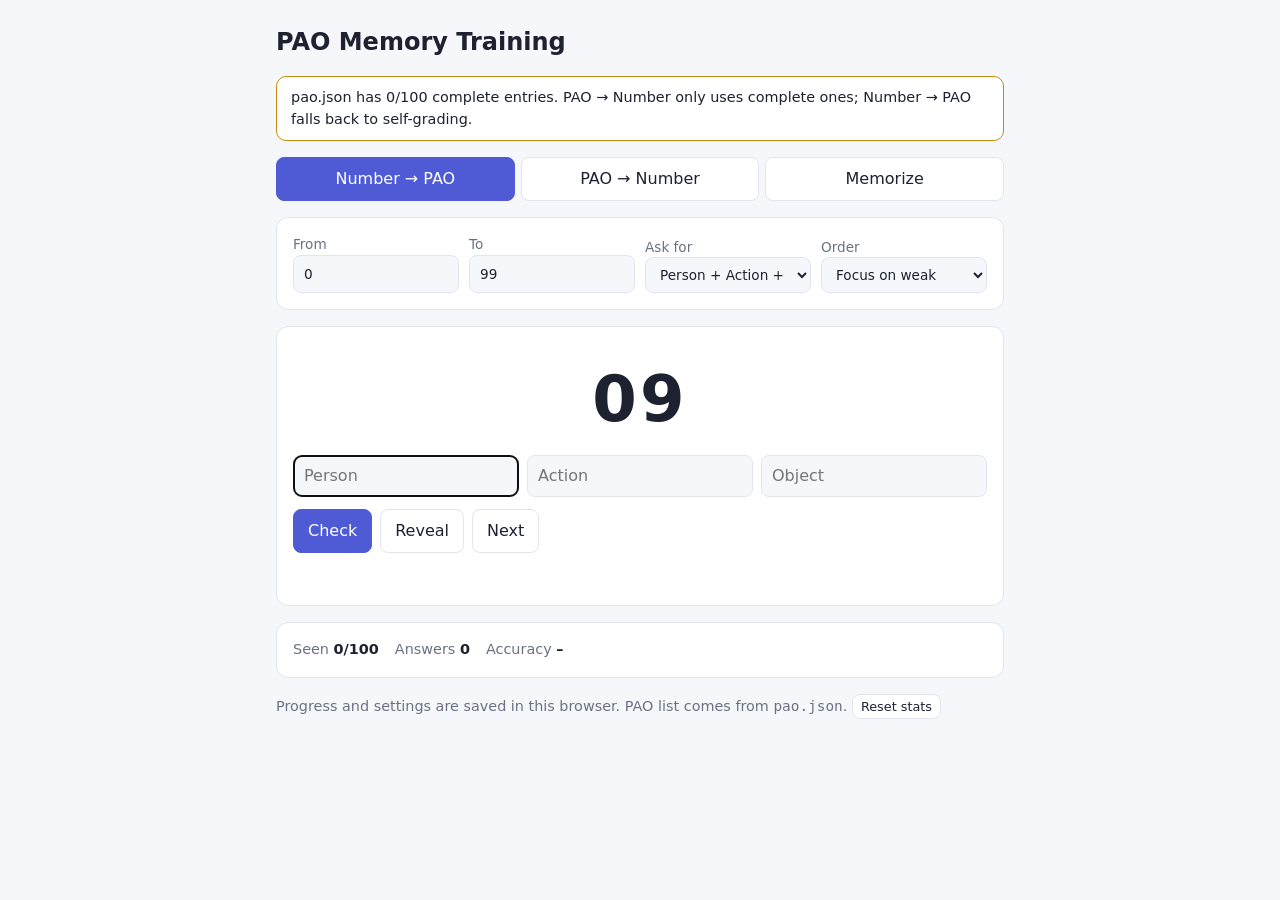
==== index.html @ fe4ee074 "PAO memory trainer: number→PAO, PAO→number, timed recall Co-Authored-By: Claude Opus 5.5 <noreply@an" ====
<!doctype html>
<html lang="en">
<head>
<meta charset="utf-8">
<meta name="viewport" content="width=device-width, initial-scale=1">
<title>PAO Memory Training</title>
<style>
  :root {
    --bg: #f6f7fb; --card: #fff; --text: #1d2130; --muted: #6b7185; --line: #e2e5ee;
    --accent: #4f5bd5; --accent-text: #fff; --ok: #1f9d55; --bad: #d64545; --warn: #c98a12;
  }
  @media (prefers-color-scheme: dark) {
    :root {
      --bg: #12141c; --card: #1b1e29; --text: #e8eaf2; --muted: #9aa0b5; --line: #2c3040;
      --accent: #7c86ff; --accent-text: #0e1020; --ok: #4ccb84; --bad: #ff6b6b; --warn: #f0b440;
    }
  }
  * { box-sizing: border-box; }
  body { margin: 0; background: var(--bg); color: var(--text);
         font: 16px/1.5 system-ui, -apple-system, "Segoe UI", Roboto, sans-serif; }
  main { max-width: 760px; margin: 0 auto; padding: 16px; }
  h1 { font-size: 1.5rem; margin: 8px 0 16px; }
  nav { display: flex; gap: 6px; flex-wrap: wrap; margin-bottom: 16px; }
  nav button { flex: 1; min-width: 140px; }
  button { font: inherit; padding: 9px 14px; border-radius: 8px; border: 1px solid var(--line);
           background: var(--card); color: var(--text); cursor: pointer; }
  button.primary, nav button.active { background: var(--accent); color: var(--accent-text); border-color: var(--accent); }
  button:disabled { opacity: .5; cursor: default; }
  input, select { font: inherit; padding: 8px 10px; border-radius: 8px; border: 1px solid var(--line);
                  background: var(--bg); color: var(--text); width: 100%; }
  .card { background: var(--card); border: 1px solid var(--line); border-radius: 12px; padding: 16px; margin-bottom: 16px; }
  .row { display: flex; gap: 10px; flex-wrap: wrap; align-items: end; }
  .row > label { flex: 1; min-width: 120px; font-size: .85rem; color: var(--muted); }
  .big { font-size: 4rem; font-weight: 700; text-align: center; letter-spacing: .05em; margin: 8px 0; font-variant-numeric: tabular-nums; }
  .cue { font-size: 1.8rem; font-weight: 600; text-align: center; margin: 12px 0; }
  .cue small { display: block; font-size: .85rem; font-weight: 400; color: var(--muted); text-transform: uppercase; letter-spacing: .1em; }
  .pairs { display: flex; gap: 14px; justify-content: center; flex-wrap: wrap; font-size: 2.6rem; font-weight: 700;
           font-variant-numeric: tabular-nums; margin: 12px 0; }
  .grid3 { display: grid; grid-template-columns: repeat(3, 1fr); gap: 8px; }
  @media (max-width: 520px) { .grid3 { grid-template-columns: 1fr; } .big { font-size: 3rem; } }
  .muted { color: var(--muted); font-size: .9rem; }
  .ok { color: var(--ok); } .bad { color: var(--bad); } .warn { color: var(--warn); }
  .result { margin-top: 12px; min-height: 1.5em; }
  .actions { display: flex; gap: 8px; margin-top: 12px; flex-wrap: wrap; }
  .stats { display: flex; gap: 16px; flex-wrap: wrap; font-size: .9rem; color: var(--muted); }
  .stats b { color: var(--text); }
  .countdown { text-align: center; font-size: 1.2rem; color: var(--muted); }
  table { width: 100%; border-collapse: collapse; font-size: .9rem; }
  td, th { text-align: left; padding: 4px 6px; border-bottom: 1px solid var(--line); }
  .chip { display: inline-block; padding: 2px 8px; border-radius: 6px; margin: 2px; font-variant-numeric: tabular-nums;
          border: 1px solid var(--line); }
  .chip.ok { border-color: var(--ok); } .chip.bad { border-color: var(--bad); }
  .hidden { display: none !important; }
  .banner { background: var(--card); border: 1px solid var(--warn); border-radius: 10px; padding: 10px 14px; margin-bottom: 16px; font-size: .9rem; }
</style>
</head>
<body>
<main>
  <h1>PAO Memory Training</h1>
  <div id="paoBanner" class="banner hidden"></div>

  <nav>
    <button data-tab="toPao" class="active">Number → PAO</button>
    <button data-tab="toNum">PAO → Number</button>
    <button data-tab="recall">Memorize</button>
  </nav>

  <!-- 1. Number -> PAO -->
  <section id="toPao">
    <div class="card">
      <div class="row">
        <label>From <input id="p_from" type="number" min="0" max="99"></label>
        <label>To <input id="p_to" type="number" min="0" max="99"></label>
        <label>Ask for
          <select id="p_ask">
            <option value="all">Person + Action + Object</option>
            <option value="person">Person only</option>
            <option value="action">Action only</option>
            <option value="object">Object only</option>
          </select>
        </label>
        <label>Order
          <select id="p_order"><option value="weak">Focus on weak</option><option value="random">Random</option><option value="seq">Sequential</option></select>
        </label>
      </div>
    </div>
    <div class="card">
      <div class="big" id="p_num">--</div>
      <form id="p_form">
        <div class="grid3">
          <input id="p_person" placeholder="Person" autocomplete="off">
          <input id="p_action" placeholder="Action" autocomplete="off">
          <input id="p_object" placeholder="Object" autocomplete="off">
        </div>
        <div class="actions">
          <button class="primary" type="submit" id="p_check">Check</button>
          <button type="button" id="p_reveal">Reveal</button>
          <button type="button" id="p_next">Next</button>
        </div>
      </form>
      <div class="result" id="p_result"></div>
      <div class="actions hidden" id="p_self">
        <span class="muted">No PAO saved for this number. Did you know it?</span>
        <button type="button" data-self="1">Knew it</button>
        <button type="button" data-self="0">Didn't</button>
      </div>
    </div>
    <div class="card"><div class="stats" id="p_stats"></div></div>
  </section>

  <!-- 2. PAO -> Number -->
  <section id="toNum" class="hidden">
    <div class="card">
      <div class="row">
        <label>From <input id="n_from" type="number" min="0" max="99"></label>
        <label>To <input id="n_to" type="number" min="0" max="99"></label>
        <label>Show
          <select id="n_show">
            <option value="mixed">Person, Action or Object (mixed)</option>
            <option value="person">Person</option>
            <option value="action">Action</option>
            <option value="object">Object</option>
            <option value="triple">P + A + O story (6 digits)</option>
          </select>
        </label>
        <label>Order
          <select id="n_order"><option value="weak">Focus on weak</option><option value="random">Random</option></select>
        </label>
      </div>
    </div>
    <div class="card">
      <div class="cue" id="n_cue">--</div>
      <form id="n_form">
        <input id="n_answer" inputmode="numeric" autocomplete="off" placeholder="Number">
        <div class="actions">
          <button class="primary" type="submit">Check</button>
          <button type="button" id="n_next">Next</button>
        </div>
      </form>
      <div class="result" id="n_result"></div>
    </div>
    <div class="card"><div class="stats" id="n_stats"></div></div>
  </section>

  <!-- 3. Memorize -->
  <section id="recall" class="hidden">
    <div class="card">
      <div class="row">
        <label>Pairs <input id="r_count" type="number" min="1" max="50"></label>
        <label>Show (sec) <input id="r_show" type="number" min="1" max="600" step="0.5"></label>
        <label>Wait (sec) <input id="r_wait" type="number" min="0" max="600" step="0.5"></label>
      </div>
      <div class="actions"><button class="primary" id="r_start">Start</button></div>
    </div>
    <div class="card hidden" id="r_stage">
      <div class="pairs" id="r_pairs"></div>
      <div class="countdown" id="r_countdown"></div>
      <form id="r_form" class="hidden">
        <input id="r_answer" inputmode="numeric" autocomplete="off" placeholder="Type the pairs, e.g. 07 42 19 or 074219">
        <div class="actions"><button class="primary" type="submit">Check</button></div>
      </form>
      <div class="result" id="r_result"></div>
    </div>
    <div class="card">
      <div class="stats" id="r_stats"></div>
      <table id="r_history"></table>
      <div class="actions"><button type="button" id="r_clear">Clear history</button></div>
    </div>
  </section>

  <p class="muted">Progress and settings are saved in this browser. PAO list comes from <code>pao.json</code>.
    <button type="button" id="resetStats" style="padding:2px 8px;font-size:.8rem">Reset stats</button></p>
</main>

<script>
(() => {
  const $ = id => document.getElementById(id);
  const pad = n => String(n).padStart(2, '0');
  const FIELDS = ['person', 'action', 'object'];

  // ---------- storage ----------
  const store = {
    get(key, def) { try { const v = localStorage.getItem('pao.' + key); return v ? JSON.parse(v) : def; } catch { return def; } },
    set(key, val) { try { localStorage.setItem('pao.' + key, JSON.stringify(val)); } catch {} }
  };
  const DEFAULTS = {
    p_from: 0, p_to: 99, p_ask: 'all', p_order: 'weak',
    n_from: 0, n_to: 99, n_show: 'mixed', n_order: 'weak',
    r_count: 6, r_show: 10, r_wait: 5, tab: 'toPao'
  };
  const settings = Object.assign({}, DEFAULTS, store.get('settings', {}));
  const stats = store.get('stats', { toPao: {}, toNum: {} });
  let history = store.get('history', []);
  const saveSettings = () => store.set('settings', settings);
  const saveStats = () => store.set('stats', stats);

  // ---------- PAO data ----------
  let pao = {};
  const has = (n, f) => !!(pao[n] && pao[n][f] && pao[n][f].trim());
  const complete = n => FIELDS.every(f => has(n, f));

  fetch('pao.json', { cache: 'no-store' })
    .then(r => r.json())
    .then(d => { pao = d; afterLoad(); })
    .catch(() => afterLoad(true));

  function afterLoad(failed) {
    const filled = [...Array(100).keys()].map(pad).filter(complete).length;
    const b = $('paoBanner');
    if (failed) { b.textContent = 'Could not load pao.json (open the page from GitHub Pages or a local web server).'; b.classList.remove('hidden'); }
    else if (filled < 100) { b.textContent = `pao.json has ${filled}/100 complete entries. PAO → Number only uses complete ones; Number → PAO falls back to self-grading.`; b.classList.remove('hidden'); }
    nextPao(); nextNum();
  }

  // ---------- settings inputs ----------
  for (const k of Object.keys(DEFAULTS)) {
    const el = $(k); if (!el) continue;
    el.value = settings[k];
    el.addEventListener('change', () => {
      settings[k] = el.type === 'number' ? Number(el.value) : el.value;
      saveSettings();
      if (k.startsWith('p_')) nextPao();
      if (k.startsWith('n_')) nextNum();
    });
  }

  // ---------- tabs ----------
  function showTab(t) {
    document.querySelectorAll('nav button').forEach(b => b.classList.toggle('active', b.dataset.tab === t));
    ['toPao', 'toNum', 'recall'].forEach(s => $(s).classList.toggle('hidden', s !== t));
    settings.tab = t; saveSettings();
  }
  document.querySelectorAll('nav button').forEach(b => b.onclick = () => showTab(b.dataset.tab));
  showTab(settings.tab);

  // ---------- helpers ----------
  function range(from, to) {
    let a = Math.max(0, Math.min(99, Number(from) || 0)), b = Math.max(0, Math.min(99, Number(to) || 0));
    if (a > b) [a, b] = [b, a];
    const out = []; for (let i = a; i <= b; i++) out.push(pad(i)); return out;
  }
  function weight(rec) {
    if (!rec) return 3;                       // never seen: high priority
    const acc = rec.ok / (rec.ok + rec.bad);
    return 0.3 + (1 - acc) * 4 + (rec.last === false ? 2 : 0);
  }
  function pick(list, mode, statKey, prev) {
    if (!list.length) return null;
    if (list.length > 1) list = list.filter(x => x !== prev);
    if (mode !== 'weak') return list[Math.floor(Math.random() * list.length)];
    const w = list.map(n => weight(stats[statKey][n]));
    let r = Math.random() * w.reduce((a, b) => a + b, 0);
    for (let i = 0; i < list.length; i++) { r -= w[i]; if (r <= 0) return list[i]; }
    return list[list.length - 1];
  }
  function record(statKey, n, ok) {
    const s = stats[statKey][n] || (stats[statKey][n] = { ok: 0, bad: 0 });
    ok ? s.ok++ : s.bad++; s.last = ok; saveStats();
  }
  const norm = s => (s || '').toLowerCase().normalize('NFKD').replace(/[̀-ͯ]/g, '').replace(/[^\p{L}\p{N}]+/gu, ' ').trim();
  function matches(given, expected) {
    const g = norm(given), e = norm(expected);
    if (!g || !e) return false;
    if (g === e) return true;
    const strip = x => x.replace(/^(the|a|an) /, '');
    return strip(g) === strip(e) || (g.length >= 3 && (e.includes(g) || g.includes(e)));
  }
  function renderStats(el, statKey, list) {
    const recs = list.map(n => [n, stats[statKey][n]]).filter(([, r]) => r);
    const ok = recs.reduce((a, [, r]) => a + r.ok, 0), bad = recs.reduce((a, [, r]) => a + r.bad, 0);
    const weak = recs.filter(([, r]) => r.bad > 0)
      .sort((a, b) => (b[1].bad / (b[1].ok + b[1].bad)) - (a[1].bad / (a[1].ok + a[1].bad)) || b[1].bad - a[1].bad)
      .slice(0, 8).map(([n]) => `<span class="chip bad">${n}</span>`).join('');
    el.innerHTML = `<span>Seen <b>${recs.length}/${list.length}</b></span>
      <span>Answers <b>${ok + bad}</b></span>
      <span>Accuracy <b>${ok + bad ? Math.round(100 * ok / (ok + bad)) + '%' : '–'}</b></span>
      ${weak ? `<span>Weakest ${weak}</span>` : ''}`;
  }
  const esc = s => String(s).replace(/[&<>"]/g, c => ({ '&': '&amp;', '<': '&lt;', '>': '&gt;', '"': '&quot;' }[c]));

  // ---------- 1. Number -> PAO ----------
  let pCur = null, pDone = false, pSeq = -1;
  function pList() { return range(settings.p_from, settings.p_to); }
  function pFields() { return settings.p_ask === 'all' ? FIELDS : [settings.p_ask]; }
  function nextPao() {
    const list = pList();
    if (settings.p_order === 'seq') { pSeq = (pSeq + 1) % list.length; pCur = list[pSeq]; }
    else pCur = pick(list, settings.p_order, 'toPao', pCur);
    pDone = false;
    $('p_num').textContent = pCur ?? '--';
    FIELDS.forEach(f => { const el = $('p_' + f); el.value = ''; el.classList.toggle('hidden', !pFields().includes(f)); });
    $('p_result').innerHTML = ''; $('p_self').classList.add('hidden');
    $('p_check').disabled = false;
    $('p_' + pFields()[0]).focus();
    renderStats($('p_stats'), 'toPao', list);
  }
  function answerLine(n) {
    return FIELDS.map(f => `<b>${f[0].toUpperCase() + f.slice(1)}:</b> ${has(n, f) ? esc(pao[n][f]) : '<span class="muted">—</span>'}`).join(' &nbsp; ');
  }
  $('p_form').onsubmit = e => {
    e.preventDefault();
    if (pDone) return nextPao();
    const fs = pFields();
    if (!fs.every(f => has(pCur, f))) {
      $('p_result').innerHTML = answerLine(pCur);
      $('p_self').classList.remove('hidden');
      return;
    }
    const res = fs.map(f => matches($('p_' + f).value, pao[pCur][f]));
    const ok = res.every(Boolean);
    record('toPao', pCur, ok); pDone = true; $('p_check').disabled = false;
    $('p_result').innerHTML = `<div class="${ok ? 'ok' : 'bad'}"><b>${ok ? 'Correct!' : 'Not quite'}</b> ${fs.map((f, i) => `<span class="${res[i] ? 'ok' : 'bad'}">${res[i] ? '✓' : '✗'} ${f}</span>`).join(' ')}</div>${answerLine(pCur)}<div class="muted">Enter for next</div>`;
    renderStats($('p_stats'), 'toPao', pList());
  };
  $('p_reveal').onclick = () => {
    if (!pDone) {
      if (pFields().every(f => has(pCur, f))) record('toPao', pCur, false);
      pDone = true;
    }
    $('p_result').innerHTML = answerLine(pCur) + '<div class="muted">Enter for next</div>';
    renderStats($('p_stats'), 'toPao', pList());
  };
  $('p_self').onclick = e => {
    const v = e.target.dataset.self; if (v === undefined) return;
    record('toPao', pCur, v === '1'); nextPao();
  };
  $('p_next').onclick = nextPao;

  // ---------- 2. PAO -> Number ----------
  let nCur = null, nDone = false;
  function nList() { return range(settings.n_from, settings.n_to).filter(complete); }
  function nextNum() {
    const list = nList();
    nDone = false; $('n_answer').value = ''; $('n_result').innerHTML = '';
    if (!list.length) { nCur = null; $('n_cue').innerHTML = '<span class="muted">No complete PAO entries in this range. Fill in pao.json.</span>'; renderStats($('n_stats'), 'toNum', []); return; }
    if (settings.n_show === 'triple') {
      const nums = [pick(list, settings.n_order, 'toNum'), pick(list, settings.n_order, 'toNum'), pick(list, settings.n_order, 'toNum')];
      nCur = { nums, fields: FIELDS };
      $('n_cue').innerHTML = `${esc(pao[nums[0]].person)} · ${esc(pao[nums[1]].action)} · ${esc(pao[nums[2]].object)}<small>person · action · object — 6 digits</small>`;
    } else {
      const f = settings.n_show === 'mixed' ? FIELDS[Math.floor(Math.random() * 3)] : settings.n_show;
      const n = pick(list, settings.n_order, 'toNum', nCur && nCur.nums[0]);
      nCur = { nums: [n], fields: [f] };
      $('n_cue').innerHTML = `${esc(pao[n][f])}<small>${f}</small>`;
    }
    $('n_answer').focus();
    renderStats($('n_stats'), 'toNum', range(settings.n_from, settings.n_to).filter(complete));
  }
  $('n_form').onsubmit = e => {
    e.preventDefault();
    if (nDone || !nCur) return nextNum();
    const digits = $('n_answer').value.replace(/\D/g, '');
    const parts = nCur.nums.length === 1 ? [digits.padStart(2, '0')] : (digits.match(/\d{1,2}/g) || []);
    const res = nCur.nums.map((n, i) => parts[i] === n);
    res.forEach((ok, i) => record('toNum', nCur.nums[i], ok));
    const ok = res.every(Boolean); nDone = true;
    const detail = nCur.nums.map((n, i) => `<span class="chip ${res[i] ? 'ok' : 'bad'}">${n}</span> ${esc(pao[n][nCur.fields[i]])}`).join(' &nbsp; ');
    $('n_result').innerHTML = `<div class="${ok ? 'ok' : 'bad'}"><b>${ok ? 'Correct!' : 'Answer:'}</b></div>${detail}<div class="muted">Enter for next</div>`;
    renderStats($('n_stats'), 'toNum', range(settings.n_from, settings.n_to).filter(complete));
  };
  $('n_next').onclick = nextNum;

  // ---------- 3. Memorize ----------
  let rTimer = null, rPairs = [];
  function countdown(sec, label, done) {
    clearInterval(rTimer);
    const end = Date.now() + sec * 1000;
    const tick = () => {
      const left = Math.max(0, end - Date.now());
      $('r_countdown').textContent = `${label} ${(left / 1000).toFixed(1)}s`;
      if (left <= 0) { clearInterval(rTimer); done(); }
    };
    tick(); rTimer = setInterval(tick, 100);
  }
  $('r_start').onclick = () => {
    const count = Math.max(1, Math.min(50, settings.r_count || 6));
    rPairs = Array.from({ length: count }, () => pad(Math.floor(Math.random() * 100)));
    $('r_stage').classList.remove('hidden'); $('r_form').classList.add('hidden');
    $('r_result').innerHTML = ''; $('r_answer').value = '';
    $('r_pairs').innerHTML = rPairs.map(p => `<span>${p}</span>`).join('');
    $('r_start').disabled = true;
    countdown(settings.r_show, 'Memorize', () => {
      $('r_pairs').innerHTML = '';
      countdown(settings.r_wait, 'Wait', () => {
        $('r_countdown').textContent = 'Now type them';
        $('r_form').classList.remove('hidden'); $('r_answer').focus();
      });
    });
  };
  $('r_form').onsubmit = e => {
    e.preventDefault();
    const raw = $('r_answer').value.trim();
    const parts = /\s|,/.test(raw) ? raw.split(/[\s,]+/).filter(Boolean).map(p => p.replace(/\D/g, '').padStart(2, '0')) : (raw.replace(/\D/g, '').match(/\d{1,2}/g) || []);
    const res = rPairs.map((p, i) => parts[i] === p);
    const score = res.filter(Boolean).length;
    $('r_result').innerHTML = `<div class="${score === rPairs.length ? 'ok' : score ? 'warn' : 'bad'}"><b>${score}/${rPairs.length}</b></div>` +
      rPairs.map((p, i) => `<span class="chip ${res[i] ? 'ok' : 'bad'}" title="you: ${esc(parts[i] || '—')}">${p}${res[i] ? '' : ` <small>(${esc(parts[i] || '—')})</small>`}</span>`).join('');
    $('r_form').classList.add('hidden'); $('r_countdown').textContent = '';
    $('r_start').disabled = false; $('r_start').focus();
    history.unshift({ t: Date.now(), n: rPairs.length, show: settings.r_show, wait: settings.r_wait, score });
    history = history.slice(0, 200); store.set('history', history);
    renderHistory();
  };
  function renderHistory() {
    const tot = history.reduce((a, h) => a + h.n, 0), ok = history.reduce((a, h) => a + h.score, 0);
    const best = history.filter(h => h.score === h.n).reduce((m, h) => Math.max(m, h.n), 0);
    $('r_stats').innerHTML = `<span>Rounds <b>${history.length}</b></span><span>Accuracy <b>${tot ? Math.round(100 * ok / tot) + '%' : '–'}</b></span><span>Longest perfect <b>${best || '–'}</b> pairs</span>`;
    $('r_history').innerHTML = history.length ? '<tr><th>When</th><th>Pairs</th><th>Show</th><th>Wait</th><th>Score</th></tr>' +
      history.slice(0, 15).map(h => `<tr><td>${new Date(h.t).toLocaleString()}</td><td>${h.n}</td><td>${h.show}s</td><td>${h.wait}s</td><td>${h.score}/${h.n}</td></tr>`).join('') : '';
  }
  $('r_clear').onclick = () => { if (confirm('Clear memorize history?')) { history = []; store.set('history', history); renderHistory(); } };
  renderHistory();

  $('resetStats').onclick = () => {
    if (!confirm('Reset all Number ↔ PAO stats?')) return;
    stats.toPao = {}; stats.toNum = {}; saveStats(); nextPao(); nextNum();
  };
})();
</script>
</body>
</html>
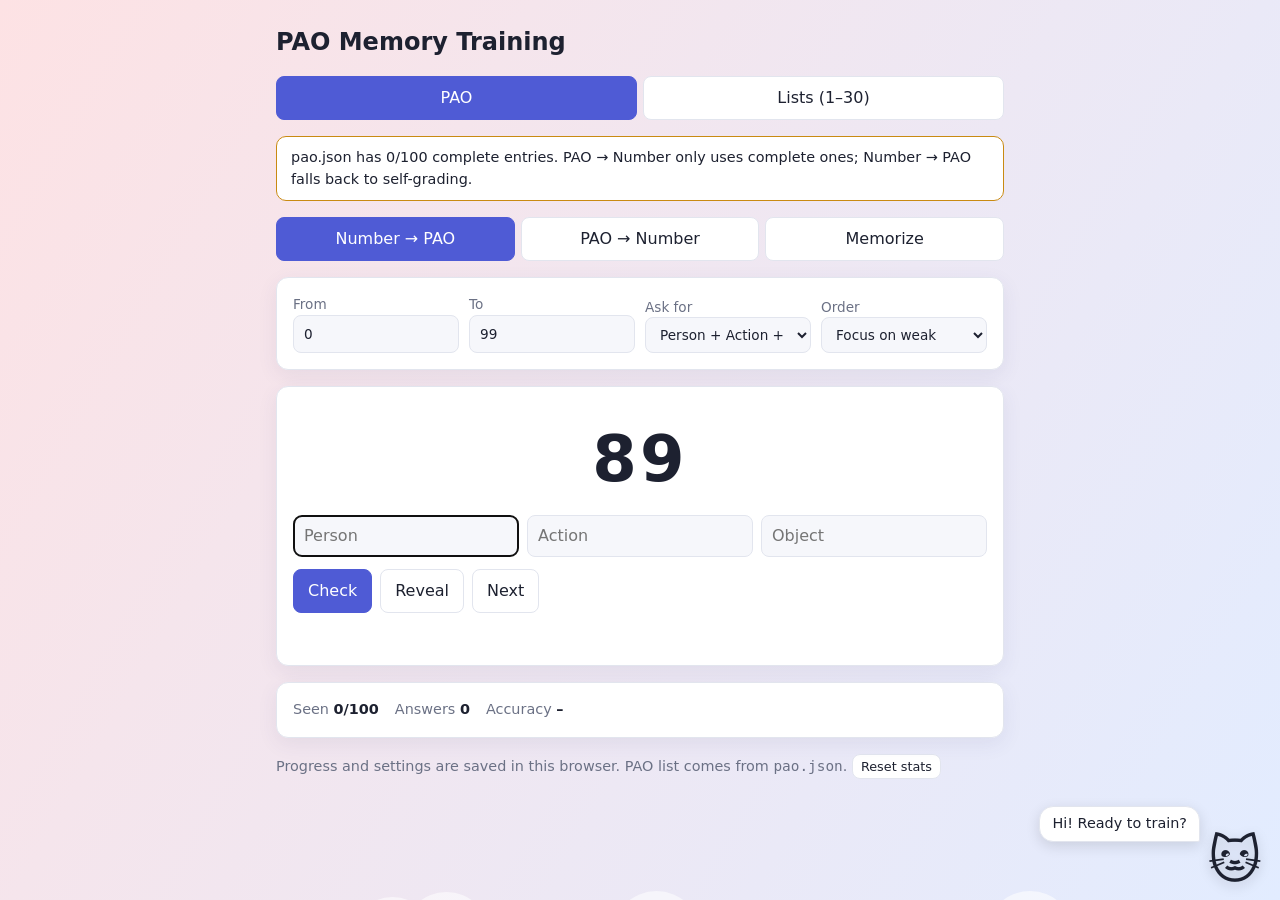
==== commit c396af09: "Add list memorization page and playful animations/mascot Co-Authored-By: Claude Opus 5.5 <noreply@an" ====
--- a/index.html
+++ b/index.html
@@ -20,6 +20,10 @@
          font: 16px/1.5 system-ui, -apple-system, "Segoe UI", Roboto, sans-serif; }
   main { max-width: 760px; margin: 0 auto; padding: 16px; }
   h1 { font-size: 1.5rem; margin: 8px 0 16px; }
+  .pages { display: flex; gap: 6px; margin-bottom: 16px; }
+  .pages a { flex: 1; text-align: center; padding: 9px 14px; border-radius: 8px; border: 1px solid var(--line);
+             background: var(--card); color: var(--text); text-decoration: none; }
+  .pages a.active { background: var(--accent); color: var(--accent-text); border-color: var(--accent); }
   nav { display: flex; gap: 6px; flex-wrap: wrap; margin-bottom: 16px; }
   nav button { flex: 1; min-width: 140px; }
   button { font: inherit; padding: 9px 14px; border-radius: 8px; border: 1px solid var(--line);
@@ -53,10 +57,13 @@
   .hidden { display: none !important; }
   .banner { background: var(--card); border: 1px solid var(--warn); border-radius: 10px; padding: 10px 14px; margin-bottom: 16px; font-size: .9rem; }
 </style>
+<link rel="stylesheet" href="fun.css">
+<script src="fun.js" defer></script>
 </head>
 <body>
 <main>
   <h1>PAO Memory Training</h1>
+  <div class="pages"><a href="index.html" class="active">PAO</a><a href="list.html">Lists (1–30)</a></div>
   <div id="paoBanner" class="banner hidden"></div>
 
   <nav>
@@ -310,6 +317,7 @@
     const ok = res.every(Boolean);
     record('toPao', pCur, ok); pDone = true; $('p_check').disabled = false;
     $('p_result').innerHTML = `<div class="${ok ? 'ok' : 'bad'}"><b>${ok ? 'Correct!' : 'Not quite'}</b> ${fs.map((f, i) => `<span class="${res[i] ? 'ok' : 'bad'}">${res[i] ? '✓' : '✗'} ${f}</span>`).join(' ')}</div>${answerLine(pCur)}<div class="muted">Enter for next</div>`;
+    ok ? window.fun?.cheer() : window.fun?.oops($('p_num'));
     renderStats($('p_stats'), 'toPao', pList());
   };
   $('p_reveal').onclick = () => {
@@ -322,7 +330,7 @@
   };
   $('p_self').onclick = e => {
     const v = e.target.dataset.self; if (v === undefined) return;
-    record('toPao', pCur, v === '1'); nextPao();
+    record('toPao', pCur, v === '1'); v === '1' ? window.fun?.cheer() : window.fun?.oops(); nextPao();
   };
   $('p_next').onclick = nextPao;
 
@@ -354,6 +362,7 @@
     const res = nCur.nums.map((n, i) => parts[i] === n);
     res.forEach((ok, i) => record('toNum', nCur.nums[i], ok));
     const ok = res.every(Boolean); nDone = true;
+    ok ? window.fun?.cheer() : window.fun?.oops($('n_cue'));
     const detail = nCur.nums.map((n, i) => `<span class="chip ${res[i] ? 'ok' : 'bad'}">${n}</span> ${esc(pao[n][nCur.fields[i]])}`).join(' &nbsp; ');
     $('n_result').innerHTML = `<div class="${ok ? 'ok' : 'bad'}"><b>${ok ? 'Correct!' : 'Answer:'}</b></div>${detail}<div class="muted">Enter for next</div>`;
     renderStats($('n_stats'), 'toNum', range(settings.n_from, settings.n_to).filter(complete));
@@ -393,6 +402,7 @@
     const parts = /\s|,/.test(raw) ? raw.split(/[\s,]+/).filter(Boolean).map(p => p.replace(/\D/g, '').padStart(2, '0')) : (raw.replace(/\D/g, '').match(/\d{1,2}/g) || []);
     const res = rPairs.map((p, i) => parts[i] === p);
     const score = res.filter(Boolean).length;
+    score === rPairs.length ? window.fun?.cheer(true) : window.fun?.oops($('r_result'));
     $('r_result').innerHTML = `<div class="${score === rPairs.length ? 'ok' : score ? 'warn' : 'bad'}"><b>${score}/${rPairs.length}</b></div>` +
       rPairs.map((p, i) => `<span class="chip ${res[i] ? 'ok' : 'bad'}" title="you: ${esc(parts[i] || '—')}">${p}${res[i] ? '' : ` <small>(${esc(parts[i] || '—')})</small>`}</span>`).join('');
     $('r_form').classList.add('hidden'); $('r_countdown').textContent = '';
--- a/fun.css
+++ b/fun.css
@@ -0,0 +1,67 @@
+/* Shared playful layer: drifting background, floating bubbles, mascot, pop-in animations. */
+:root {
+  --bg1: #fde2e4; --bg2: #e2ecff; --bg3: #dff7ec; --bg4: #fff4d6;
+  --bubble: rgba(255, 255, 255, .55);
+}
+@media (prefers-color-scheme: dark) {
+  :root { --bg1: #2a1d3a; --bg2: #152742; --bg3: #14332b; --bg4: #3a2a18; --bubble: rgba(255, 255, 255, .06); }
+}
+body {
+  background: linear-gradient(120deg, var(--bg1), var(--bg2), var(--bg3), var(--bg4), var(--bg1));
+  background-size: 400% 400%;
+  background-attachment: fixed;
+  animation: bgdrift 30s ease-in-out infinite;
+  min-height: 100vh;
+  overflow-x: hidden;
+}
+@keyframes bgdrift { 0% { background-position: 0% 50%; } 50% { background-position: 100% 50%; } 100% { background-position: 0% 50%; } }
+main { position: relative; z-index: 1; }
+.card { box-shadow: 0 6px 20px rgba(60, 60, 120, .08); animation: cardIn .45s ease-out both; }
+@keyframes cardIn { from { opacity: 0; transform: translateY(12px); } to { opacity: 1; transform: none; } }
+h1 { animation: wiggle 6s ease-in-out infinite; transform-origin: left center; display: inline-block; }
+@keyframes wiggle { 0%, 92%, 100% { transform: rotate(0); } 94% { transform: rotate(-2deg); } 96% { transform: rotate(2deg); } 98% { transform: rotate(-1deg); } }
+button { transition: transform .12s ease, box-shadow .12s ease; }
+button:not(:disabled):hover { transform: translateY(-1px); box-shadow: 0 3px 10px rgba(80, 90, 200, .18); }
+button:not(:disabled):active { transform: scale(.96); }
+.pages a { transition: transform .12s ease; }
+.pages a:hover { transform: translateY(-1px); }
+
+.big, .cue, .pairs span, .tile { animation: pop .35s cubic-bezier(.2, 1.6, .4, 1) both; }
+.pairs span:nth-child(2), .tile:nth-child(2) { animation-delay: .03s; }
+.pairs span:nth-child(3), .tile:nth-child(3) { animation-delay: .06s; }
+.pairs span:nth-child(4), .tile:nth-child(4) { animation-delay: .09s; }
+.pairs span:nth-child(5), .tile:nth-child(5) { animation-delay: .12s; }
+.pairs span:nth-child(n+6), .tile:nth-child(n+6) { animation-delay: .15s; }
+@keyframes pop { from { opacity: 0; transform: scale(.6); } to { opacity: 1; transform: none; } }
+.shake { animation: shake .4s ease both !important; }
+@keyframes shake { 20%, 60% { transform: translateX(-6px); } 40%, 80% { transform: translateX(6px); } }
+
+/* floating bubbles */
+.fun-bubbles { position: fixed; inset: 0; pointer-events: none; z-index: 0; overflow: hidden; }
+.fun-bubbles span { position: absolute; bottom: -80px; border-radius: 50%; background: var(--bubble);
+                    animation: rise linear infinite; }
+@keyframes rise { to { transform: translateY(-115vh) translateX(var(--dx, 20px)); } }
+
+/* mascot */
+.mascot { position: fixed; right: 18px; bottom: 14px; z-index: 5; font-size: 52px; line-height: 1; cursor: pointer;
+          user-select: none; filter: drop-shadow(0 4px 6px rgba(0, 0, 0, .18)); animation: bob 2.4s ease-in-out infinite; }
+@keyframes bob { 0%, 100% { transform: translateY(0) rotate(-3deg); } 50% { transform: translateY(-8px) rotate(3deg); } }
+.mascot.happy { animation: hop .6s ease 2; }
+@keyframes hop { 0%, 100% { transform: translateY(0) scale(1); } 40% { transform: translateY(-34px) scale(1.15) rotate(-10deg); } 70% { transform: translateY(0) scale(.95, 1.05); } }
+.mascot.sad { animation: droop 1.2s ease; }
+@keyframes droop { 0%, 100% { transform: none; } 30%, 70% { transform: translateY(6px) rotate(-12deg) scale(.92); } }
+.speech { position: fixed; right: 80px; bottom: 58px; z-index: 5; background: var(--card); color: var(--text);
+          border: 1px solid var(--line); border-radius: 14px 14px 2px 14px; padding: 6px 12px; font-size: .9rem;
+          max-width: 220px; box-shadow: 0 4px 14px rgba(0, 0, 0, .12); opacity: 0; transform: translateY(6px) scale(.9);
+          transition: opacity .25s, transform .25s; pointer-events: none; }
+.speech.show { opacity: 1; transform: none; }
+
+/* confetti */
+.confetti { position: fixed; z-index: 6; pointer-events: none; font-size: 22px; animation: burst 1.3s ease-out forwards; }
+@keyframes burst { from { opacity: 1; transform: translate(0, 0) rotate(0); } to { opacity: 0; transform: translate(var(--x), var(--y)) rotate(var(--r)); } }
+
+@media (max-width: 520px) { .mascot { font-size: 40px; right: 10px; bottom: 10px; } .speech { right: 58px; bottom: 44px; } }
+@media (prefers-reduced-motion: reduce) {
+  *, *::before, *::after { animation-duration: .01ms !important; animation-iteration-count: 1 !important; }
+  .fun-bubbles { display: none; }
+}
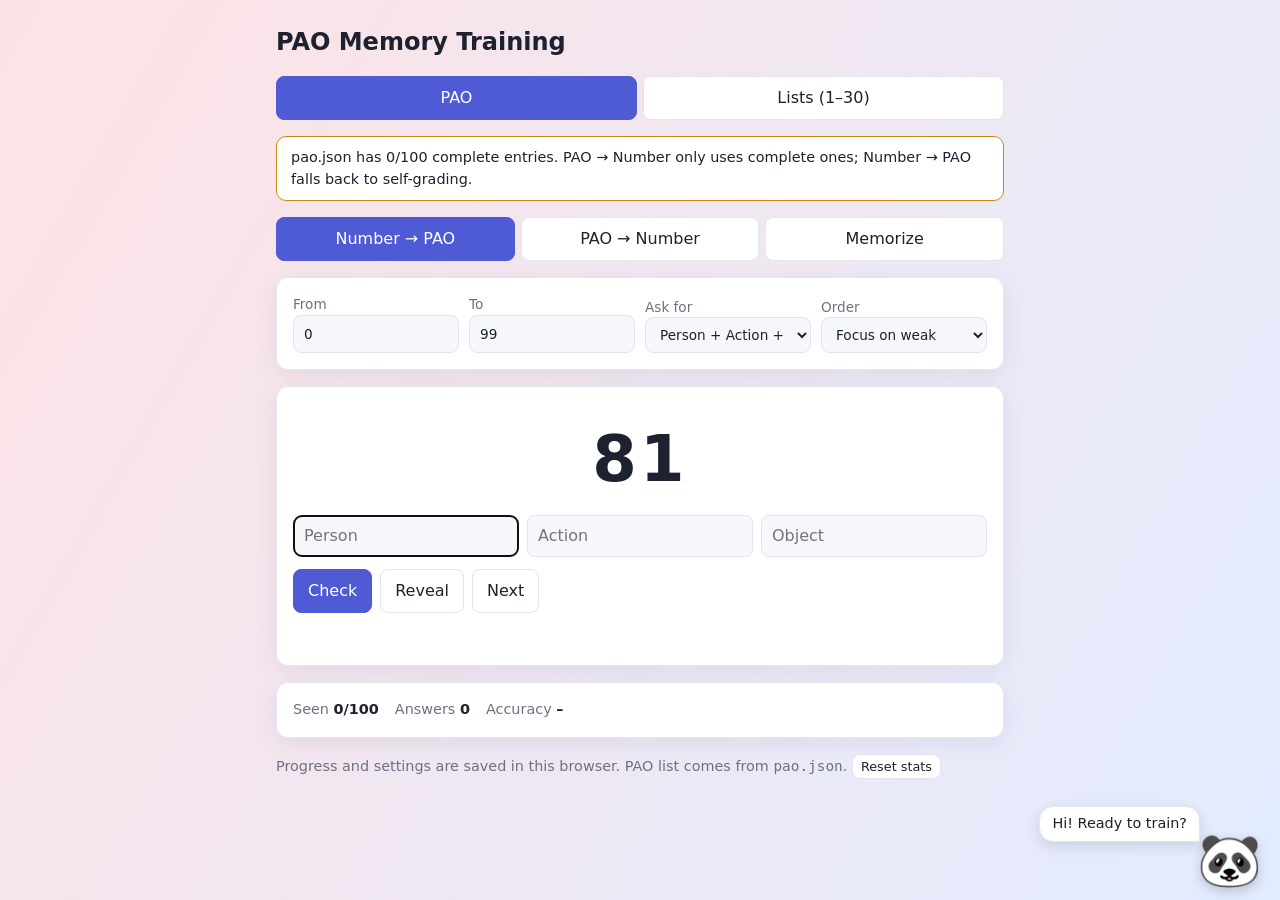
==== commit 087881fd: "Memorize: Skip button for memorize/wait timers; Start always enabled Co-Authored-By: Claude Opus 5.5" ====
--- a/index.html
+++ b/index.html
@@ -162,6 +162,7 @@
     <div class="card hidden" id="r_stage">
       <div class="pairs" id="r_pairs"></div>
       <div class="countdown" id="r_countdown"></div>
+      <div class="actions hidden" id="r_skipRow" style="justify-content:center"><button type="button" id="r_skip">Skip ⏭</button></div>
       <form id="r_form" class="hidden">
         <input id="r_answer" inputmode="numeric" autocomplete="off" placeholder="Type the pairs, e.g. 07 42 19 or 074219">
         <div class="actions"><button class="primary" type="submit">Check</button></div>
@@ -370,24 +371,26 @@
   $('n_next').onclick = nextNum;
 
   // ---------- 3. Memorize ----------
-  let rTimer = null, rPairs = [];
+  let rTimer = null, rPairs = [], rFinish = null;
   function countdown(sec, label, done) {
     clearInterval(rTimer);
     const end = Date.now() + sec * 1000;
+    rFinish = () => { clearInterval(rTimer); rFinish = null; $('r_skipRow').classList.add('hidden'); done(); };
+    $('r_skipRow').classList.remove('hidden');
     const tick = () => {
       const left = Math.max(0, end - Date.now());
       $('r_countdown').textContent = `${label} ${(left / 1000).toFixed(1)}s`;
-      if (left <= 0) { clearInterval(rTimer); done(); }
+      if (left <= 0) rFinish();
     };
     tick(); rTimer = setInterval(tick, 100);
   }
+  $('r_skip').onclick = () => rFinish && rFinish();
   $('r_start').onclick = () => {
     const count = Math.max(1, Math.min(50, settings.r_count || 6));
     rPairs = Array.from({ length: count }, () => pad(Math.floor(Math.random() * 100)));
     $('r_stage').classList.remove('hidden'); $('r_form').classList.add('hidden');
     $('r_result').innerHTML = ''; $('r_answer').value = '';
     $('r_pairs').innerHTML = rPairs.map(p => `<span>${p}</span>`).join('');
-    $('r_start').disabled = true;
     countdown(settings.r_show, 'Memorize', () => {
       $('r_pairs').innerHTML = '';
       countdown(settings.r_wait, 'Wait', () => {
@@ -406,7 +409,7 @@
     $('r_result').innerHTML = `<div class="${score === rPairs.length ? 'ok' : score ? 'warn' : 'bad'}"><b>${score}/${rPairs.length}</b></div>` +
       rPairs.map((p, i) => `<span class="chip ${res[i] ? 'ok' : 'bad'}" title="you: ${esc(parts[i] || '—')}">${p}${res[i] ? '' : ` <small>(${esc(parts[i] || '—')})</small>`}</span>`).join('');
     $('r_form').classList.add('hidden'); $('r_countdown').textContent = '';
-    $('r_start').disabled = false; $('r_start').focus();
+    $('r_start').focus();
     history.unshift({ t: Date.now(), n: rPairs.length, show: settings.r_show, wait: settings.r_wait, score });
     history = history.slice(0, 200); store.set('history', history);
     renderHistory();
